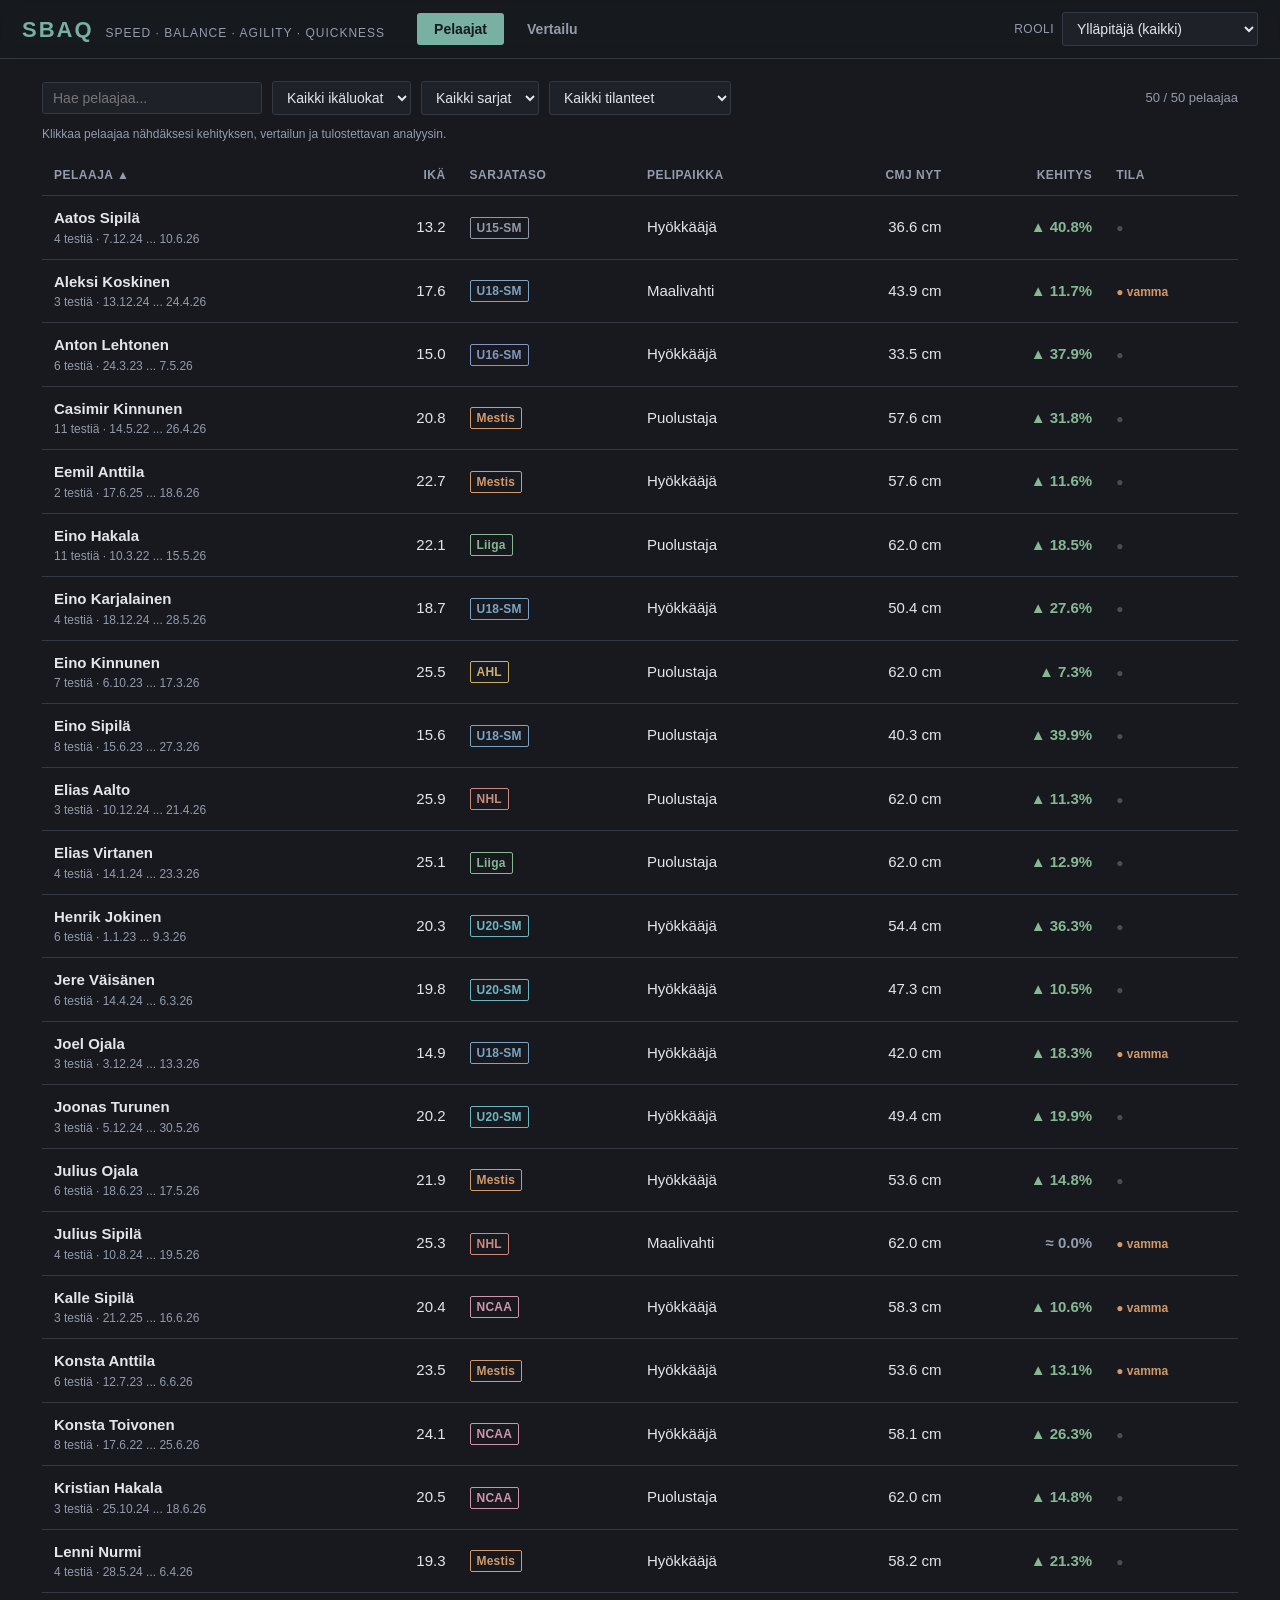
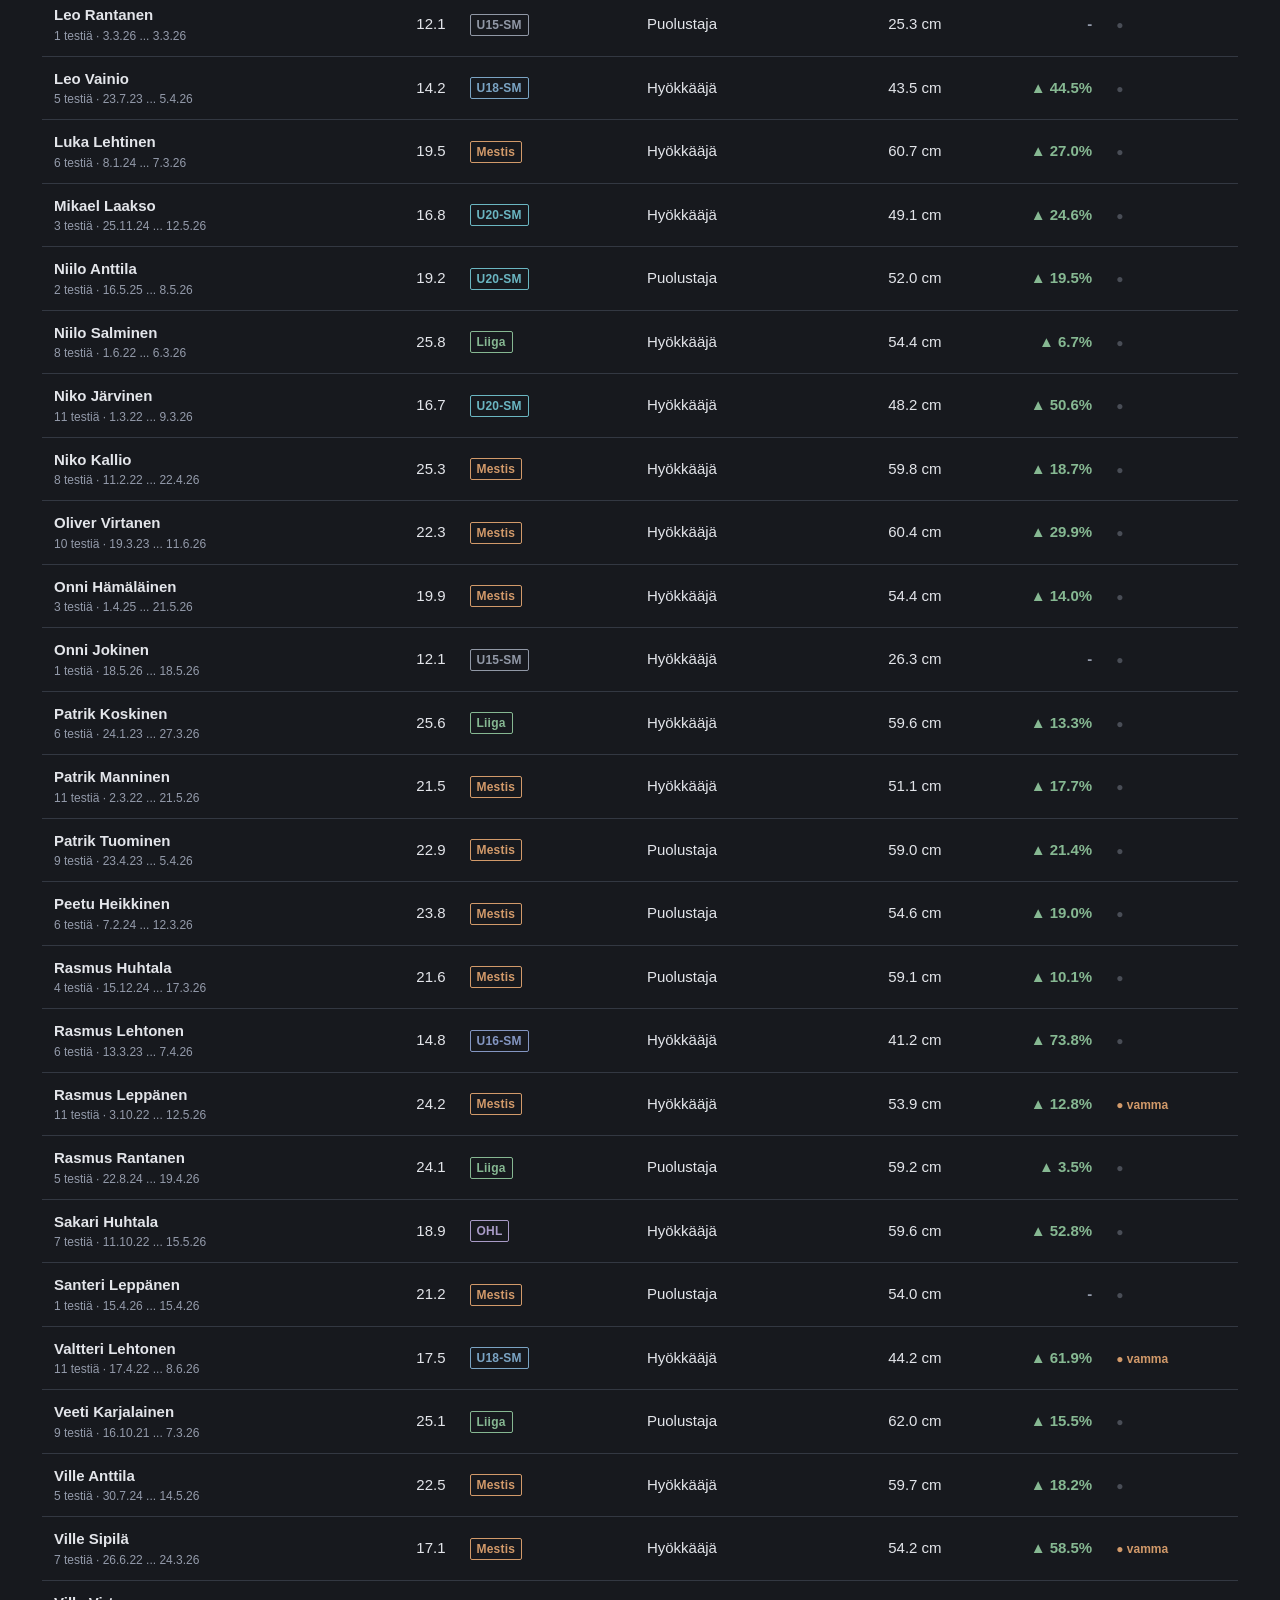
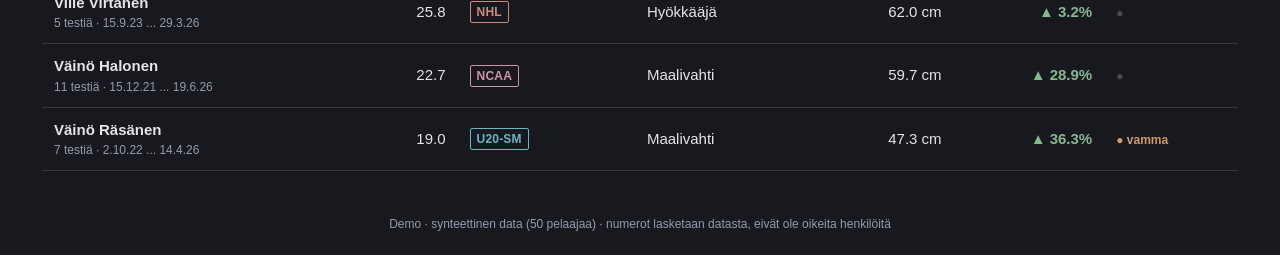
==== app/index.html @ d9d125d9 "Add public landing page, move dashboard under /app The service now has two surfaces: a public market" ====
<!doctype html>
<html lang="fi">
<head>
  <meta charset="utf-8" />
  <meta name="viewport" content="width=device-width, initial-scale=1" />
  <title>SBAQ Testialusta (demo)</title>
  <link rel="stylesheet" href="styles.css" />
</head>
<body>
  <header class="topbar">
    <div class="brand">
      <a class="logo" href="../" title="Etusivulle">SBAQ</a>
      <span class="tag">Speed · Balance · Agility · Quickness</span>
    </div>
    <nav class="tabs" id="tabs">
      <button data-view="roster" class="active">Pelaajat</button>
      <button data-view="compare">Vertailu</button>
    </nav>
    <div class="rolebox">
      <label>Rooli</label>
      <select id="roleSelect" title="Demo: vaihda roolia (ylläpitäjä näkee kaiken, pelaaja vain omansa)"></select>
    </div>
  </header>

  <main id="app"></main>

  <footer class="foot">
    Demo · synteettinen data (<span id="pcount"></span> pelaajaa) · numerot lasketaan datasta, eivät ole oikeita henkilöitä
  </footer>

  <script src="data.js"></script>
  <script src="main.js"></script>
</body>
</html>
---- app/styles.css ----
:root {
  --bg: #17191e;
  --panel: #1e2128;
  --panel-2: #262a32;
  --line: #333842;
  --ink: #e3e5ea;
  --muted: #949bab;
  --teal: #78b0a2;
  --green: #86b892;
  --yellow: #d3ac6b;
  --red: #cd8a7d;
  --orange: #d29a6a;
  --purple: #a99bc7;
  --blue: #8098c0;
}
* { box-sizing: border-box; }
html, body { margin: 0; }
body {
  background: radial-gradient(1100px 620px at 78% -18%, #23262d 0%, var(--bg) 62%);
  color: var(--ink);
  font: 15px/1.5 -apple-system, "SF Pro Text", "Segoe UI", Roboto, Helvetica, Arial, sans-serif;
  min-height: 100vh;
}

/* ---------- top bar ---------- */
.topbar {
  display: flex; align-items: center; gap: 16px 24px; flex-wrap: wrap;
  padding: 12px 22px; border-bottom: 1px solid var(--line);
  background: rgba(23,25,30,.8); backdrop-filter: blur(8px);
  position: sticky; top: 0; z-index: 20;
}
.brand { display: flex; align-items: baseline; gap: 12px; flex: 0 0 auto; }
.tag { white-space: nowrap; }
@media (max-width: 780px) { .tag { display: none; } }
.logo {
  font-weight: 700; letter-spacing: 2px; font-size: 22px;
  color: var(--teal);
}
.tag { color: var(--muted); font-size: 12px; letter-spacing: 1px; text-transform: uppercase; }
.tabs { display: flex; gap: 6px; margin-left: 8px; }
.tabs button {
  background: transparent; color: var(--muted); border: 1px solid transparent;
  padding: 7px 16px; border-radius: 9px; cursor: pointer; font-size: 14px; font-weight: 600;
}
.tabs button:hover { color: var(--ink); background: var(--panel); }
.tabs button.active { color: var(--bg); background: var(--teal); }
.rolebox { margin-left: auto; display: flex; align-items: center; gap: 8px; min-width: 0; }
.rolebox label { color: var(--muted); font-size: 12px; text-transform: uppercase; letter-spacing: .5px; }
.rolebox select { max-width: 210px; }
select, input[type="search"] {
  background: var(--panel); color: var(--ink); border: 1px solid var(--line);
  border-radius: 8px; padding: 7px 10px; font-size: 14px; outline: none;
}
select:focus, input:focus { border-color: var(--teal); }

main { padding: 22px; max-width: 1240px; margin: 0 auto; }
.foot { text-align: center; color: var(--muted); font-size: 12px; padding: 22px; }

/* ---------- roster ---------- */
.filters {
  display: flex; flex-wrap: wrap; gap: 10px; align-items: center;
  margin-bottom: 16px;
}
.filters input[type="search"] { min-width: 220px; }
.count-chip { color: var(--muted); font-size: 13px; margin-left: auto; }

table.roster { width: 100%; border-collapse: collapse; }
table.roster th, table.roster td { padding: 11px 12px; text-align: left; border-bottom: 1px solid var(--line); }
table.roster th { color: var(--muted); font-size: 12px; text-transform: uppercase; letter-spacing: .5px; cursor: pointer; user-select: none; white-space: nowrap; }
table.roster th.num, table.roster td.num { text-align: right; }
table.roster tbody tr { cursor: pointer; }
table.roster tbody tr:hover { background: var(--panel); }
.pname { font-weight: 700; }
.psub { color: var(--muted); font-size: 12px; }

.badge {
  display: inline-block; padding: 2px 9px; border-radius: 999px; font-size: 12px; font-weight: 700;
  border: 1px solid var(--line);
}
.lvl1 { color: #9fb2cf; border-color: #33465f; }
.lvl2 { color: var(--blue); border-color: #315a86; }
.lvl3 { color: var(--purple); border-color: #4a3d78; }
.lvl4 { color: var(--teal); border-color: #2b6a5f; }
.lvl5 { color: var(--yellow); border-color: #6b5a1e; background: rgba(255,217,74,.06); }

.trend-up { color: var(--green); font-weight: 700; }
.trend-down { color: var(--red); font-weight: 700; }
.trend-flat { color: var(--muted); font-weight: 700; }
.flag { color: var(--orange); font-size: 12px; font-weight: 700; }
.flag.none { color: var(--muted); opacity: .4; }

/* ---------- cards ---------- */
.grid { display: grid; gap: 16px; }
.card {
  background: var(--panel);
  border: 1px solid var(--line); border-radius: 14px; padding: 18px;
}
.card h3 { margin: 0 0 12px; font-size: 13px; letter-spacing: 1px; text-transform: uppercase; color: var(--teal); }
.card h3 .sub { color: var(--muted); text-transform: none; letter-spacing: 0; font-weight: 500; }

.back { background: transparent; border: none; color: var(--teal); cursor: pointer; font-size: 14px; padding: 0; margin-bottom: 14px; }
.back:hover { text-decoration: underline; }

/* player header */
.phead { display: flex; flex-wrap: wrap; align-items: center; gap: 18px 26px; }
.phead .big { font-size: 26px; font-weight: 800; }
.stat { display: flex; flex-direction: column; }
.stat .k { color: var(--muted); font-size: 11px; text-transform: uppercase; letter-spacing: .5px; }
.stat .v { font-size: 18px; font-weight: 700; }

.two { grid-template-columns: 1.7fr 1fr; }
@media (max-width: 900px) { .two { grid-template-columns: 1fr; } }

/* metric chips */
.mchips { display: flex; flex-wrap: wrap; gap: 6px; margin-bottom: 8px; }
.mchips button {
  background: var(--panel-2); color: var(--muted); border: 1px solid var(--line);
  border-radius: 8px; padding: 6px 11px; cursor: pointer; font-size: 13px; font-weight: 600;
}
.mchips button:hover { color: var(--ink); }
.mchips button.active { color: var(--bg); background: var(--green); border-color: var(--green); }

/* summary table */
table.sum { width: 100%; border-collapse: collapse; font-size: 14px; }
table.sum th, table.sum td { padding: 9px 10px; border-bottom: 1px solid var(--line); text-align: right; }
table.sum th:first-child, table.sum td:first-child { text-align: left; }
table.sum th { color: var(--muted); font-size: 11px; text-transform: uppercase; letter-spacing: .5px; }
.pct-cell { font-weight: 700; }
.mini-bar { height: 6px; border-radius: 4px; background: var(--panel-2); overflow: hidden; margin-top: 4px; }
.mini-bar > span { display: block; height: 100%; }

/* annotations timeline */
.timeline { position: relative; }
.tl-track { height: 3px; background: var(--line); border-radius: 3px; margin: 26px 8px 8px; position: relative; }
.tl-ev { position: absolute; top: -7px; transform: translateX(-50%); }
.tl-dot { width: 15px; height: 15px; border-radius: 50%; border: 3px solid var(--bg); }
.tl-span { position: absolute; height: 8px; top: -2.5px; border-radius: 5px; opacity: .6; }
.tl-legend { display: flex; flex-wrap: wrap; gap: 8px 16px; margin-top: 12px; }
.tl-item { display: flex; gap: 8px; font-size: 13px; }
.tl-item .dot { width: 11px; height: 11px; border-radius: 50%; margin-top: 4px; flex: none; }
.tl-item .ti-t { font-weight: 700; }
.tl-item .ti-d { color: var(--muted); font-size: 12px; }

.callout { border-left: 3px solid var(--teal); padding: 8px 14px; background: rgba(120,176,162,.06); border-radius: 6px; color: var(--muted); font-size: 13px; margin-top: 10px; }
.callout b { color: var(--ink); }

svg text { font-family: inherit; }
.empty { color: var(--muted); text-align: center; padding: 40px; }

.kv-row { display: flex; justify-content: space-between; padding: 7px 0; border-bottom: 1px solid var(--line); font-size: 14px; }
.kv-row .k { color: var(--muted); }
.kv-row .v { font-weight: 700; }
.good { color: var(--green); }
.warn { color: var(--orange); }
.bad { color: var(--red); }

/* ---------- buttons ---------- */
.btn-primary {
  background: var(--teal); color: #06221c; border: none; border-radius: 9px;
  padding: 9px 16px; font-weight: 700; font-size: 14px; cursor: pointer;
}
.btn-primary:hover { filter: brightness(1.08); }
.btn-ghost {
  background: transparent; color: var(--muted); border: 1px solid var(--line);
  border-radius: 9px; padding: 9px 16px; font-weight: 600; font-size: 14px; cursor: pointer;
}
.btn-ghost:hover { color: var(--ink); }

/* ---------- sessions table ---------- */
table.sessions { width: 100%; border-collapse: collapse; font-size: 14px; }
table.sessions th, table.sessions td { padding: 9px 10px; border-bottom: 1px solid var(--line); text-align: left; }
table.sessions th.num, table.sessions td.num { text-align: right; }
table.sessions th { color: var(--muted); font-size: 11px; text-transform: uppercase; letter-spacing: .5px; }
tr.srow { cursor: pointer; }
tr.srow:hover { background: var(--panel); }
td.expand { color: var(--teal); font-weight: 600; white-space: nowrap; }
tr.sdetail > td { background: #0b1424; padding: 0; }
.meas-grid { display: grid; grid-template-columns: repeat(auto-fit, minmax(230px, 1fr)); gap: 2px 20px; padding: 14px 12px; }
.meas { display: flex; justify-content: space-between; gap: 12px; padding: 6px 0; border-bottom: 1px solid var(--line); }
.meas .mk { color: var(--muted); font-size: 13px; }
.meas .mv { font-weight: 700; font-size: 13px; white-space: nowrap; }

/* ---------- modal / add-form ---------- */
.modal-backdrop {
  position: fixed; inset: 0; background: rgba(4,8,16,.72); backdrop-filter: blur(4px);
  display: flex; align-items: flex-start; justify-content: center; padding: 40px 16px; z-index: 100; overflow: auto;
}
.modal {
  background: var(--panel);
  border: 1px solid var(--line); border-radius: 16px; padding: 24px; width: 100%; max-width: 880px;
  box-shadow: 0 30px 80px rgba(0,0,0,.5);
}
.modal h2 { margin: 0 0 4px; font-size: 20px; }
.form-grid { display: grid; grid-template-columns: repeat(auto-fit, minmax(240px, 1fr)); gap: 18px; margin: 16px 0; }
.fgroup { background: var(--panel-2); border: 1px solid var(--line); border-radius: 12px; padding: 14px; }
.fgroup h4 { margin: 0 0 10px; font-size: 12px; text-transform: uppercase; letter-spacing: .5px; color: var(--teal); }
.fld { display: flex; flex-direction: column; gap: 4px; margin-bottom: 9px; }
.fld > span { font-size: 12px; color: var(--muted); }
.fld em { color: var(--muted); font-style: normal; opacity: .7; }
.fld input, .fld select { background: var(--bg); color: var(--ink); border: 1px solid var(--line); border-radius: 7px; padding: 7px 9px; font-size: 14px; }
.fld input:focus, .fld select:focus { border-color: var(--teal); outline: none; }
.fld input[readonly] { color: var(--teal); font-weight: 700; }
.modal-actions { display: flex; justify-content: flex-end; gap: 10px; margin-top: 8px; }

/* ---------- compare controls ---------- */
.cmp-controls { display: grid; grid-template-columns: repeat(auto-fit, minmax(220px, 1fr)); gap: 16px; margin-bottom: 12px; }
.cmp-controls .fld > span { font-size: 12px; color: var(--muted); }
.cmp-controls .fld > span b { color: var(--teal); }
.cmp-controls select { background: var(--bg); color: var(--ink); border: 1px solid var(--line); border-radius: 7px; padding: 8px 10px; font-size: 14px; }
.cmp-controls input[type="range"] { width: 100%; accent-color: var(--teal); margin-top: 8px; }
.cmp-stats { display: grid; grid-template-columns: repeat(auto-fit, minmax(160px, 1fr)); gap: 18px; }
.cmp-stats .stat .v { font-size: 22px; }
.cmp-stats .stat .psub { margin-top: 2px; }

.lg-legend { display: flex; flex-wrap: wrap; gap: 6px 14px; margin-top: 10px; font-size: 12px; color: var(--muted); }
.lg-item { display: inline-flex; align-items: center; gap: 6px; }
.lg-swatch { width: 11px; height: 11px; border-radius: 3px; display: inline-block; }
.lg-line { width: 16px; height: 3px; border-radius: 2px; display: inline-block; }
.lg-line.dashed { height: 0; border-top: 2px dashed #9aa7b8; }

.rep-link { color: var(--teal); font-weight: 600; cursor: pointer; }
.rep-link:hover { text-decoration: underline; }
td.expand { cursor: pointer; }

/* ---------- printable analysis report (light "paper") ---------- */
.report-actions { display: flex; gap: 10px; justify-content: flex-end; margin-bottom: 14px; }
.report-doc {
  background: #faf8f4; color: #383d45; border-radius: 12px; padding: 34px 40px;
  max-width: 860px; margin: 0 auto; box-shadow: 0 20px 60px rgba(0,0,0,.35);
  font-size: 14px; line-height: 1.55;
}
.report-doc section { margin-top: 22px; }
.report-doc h4 {
  margin: 0 0 12px; font-size: 12px; letter-spacing: 1px; text-transform: uppercase;
  color: #5a7d72; border-bottom: 1px solid #e7e0d5; padding-bottom: 6px;
}
.rp-head { display: flex; justify-content: space-between; align-items: flex-start; gap: 20px; border-bottom: 2px solid #b7cbc2; padding-bottom: 14px; flex-wrap: wrap; }
.rp-title { font-size: 26px; font-weight: 800; color: #2b3038; }
.rp-kicker { font-size: 12px; letter-spacing: 3px; text-transform: uppercase; color: #7a8c84; font-weight: 700; margin-top: 2px; }
.rp-meta { text-align: right; color: #6a7280; font-size: 13px; }

.rp-tldr { display: grid; grid-template-columns: repeat(auto-fit, minmax(140px, 1fr)); gap: 12px; }
.rp-cardlet { background: #f1eee7; border: 1px solid #e7e0d5; border-radius: 10px; padding: 12px 14px; }
.rp-cardlet .k { font-size: 11px; text-transform: uppercase; letter-spacing: .4px; color: #8a8479; }
.rp-cardlet .v { font-size: 20px; font-weight: 800; color: #2b3038; margin-top: 2px; }
.rp-cardlet .s { font-size: 12px; color: #6a7280; }
.rp-verdict { margin-top: 12px; padding: 10px 14px; border-left: 3px solid #7fa295; background: #f0f2ee; border-radius: 6px; color: #414850; }

.rp-chart { background: #f6f3ee; border: 1px solid #ece6db; border-radius: 10px; padding: 10px 12px; }
.rp-legend { display: flex; flex-wrap: wrap; gap: 5px 14px; margin-top: 8px; font-size: 12px; color: #6a7280; }
.rp-legend .lg-item { display: inline-flex; align-items: center; gap: 6px; }

.rp-cols { display: grid; grid-template-columns: 1fr 1fr; gap: 20px; }
@media (max-width: 640px) { .rp-cols { grid-template-columns: 1fr; } }
.rp-col h5 { margin: 0 0 8px; font-size: 13px; }
.rp-col.good h5 { color: #4f8a63; }
.rp-col.dev h5 { color: #b06a5d; }

.rp-table { width: 100%; border-collapse: collapse; font-size: 13px; }
.rp-table th, .rp-table td { padding: 7px 8px; border-bottom: 1px solid #ece6db; text-align: right; }
.rp-table th:first-child, .rp-table td:first-child { text-align: left; }
.rp-table th { color: #8a8479; font-size: 11px; text-transform: uppercase; letter-spacing: .4px; }
.rp-mut { color: #a49c90; }
.rp-up { color: #4f8a63; font-weight: 700; }
.rp-down { color: #b06a5d; font-weight: 700; }
.rp-list, .rp-ratios { margin: 0; padding-left: 20px; }
.rp-list li, .rp-ratios li { margin: 5px 0; }
.rp-foot { margin-top: 26px; padding-top: 12px; border-top: 1px solid #e7e0d5; color: #8a8479; font-size: 12px; }

@media print {
  .topbar, .foot, .no-print { display: none !important; }
  body { background: #fff !important; }
  main { padding: 0; max-width: none; }
  .report-doc { box-shadow: none; max-width: none; padding: 0; }
  section, .rp-head { break-inside: avoid; }
}

/* =====================================================================
   Refinements: flatter surfaces, squared corners, monospace data,
   and styles for skip toggles / annotation form / row actions.
   ===================================================================== */
.card, .modal, .report-doc,
.rp-cardlet, .fgroup, .rp-chart, .rp-verdict { border-radius: 4px; }
.btn-primary, .btn-ghost, .tabs button, .mchips button,
select, input[type="search"], .fld input, .fld select, .fld textarea { border-radius: 3px; }
.badge { border-radius: 2px; padding: 1px 6px; font-weight: 600; letter-spacing: .2px; }

/* tabular / monospace numerals give a measured-instrument feel */
.stat .v, .cmp-stats .v, .rp-cardlet .v, .roster td.num,
table.sum td, table.sessions td.num, .rp-table td, .kv-row .v { font-variant-numeric: tabular-nums; }
.stat .v, .cmp-stats .v, .rp-cardlet .v {
  font-family: ui-monospace, "SF Mono", SFMono-Regular, Menlo, monospace; letter-spacing: -0.3px;
}

/* card header with an action button on the right */
.card-head { display: flex; align-items: baseline; justify-content: space-between; gap: 12px; margin-bottom: 8px; }
.card-head h3 { margin: 0; }
.btn-mini { background: transparent; border: 1px solid var(--line); color: var(--teal);
  border-radius: 3px; padding: 5px 11px; font-size: 13px; font-weight: 600; cursor: pointer; white-space: nowrap; }
.btn-mini:hover { border-color: var(--teal); }

/* inline row actions in tables */
.row-act { color: var(--teal); cursor: pointer; font-weight: 600; }
.row-act:hover { text-decoration: underline; }
.row-act.del { color: var(--red); margin-left: 8px; font-weight: 500; font-size: 12px; }
td.act { white-space: nowrap; }
.tag-added { font-size: 10px; text-transform: uppercase; letter-spacing: .5px; color: var(--muted);
  border: 1px solid var(--line); border-radius: 2px; padding: 0 4px; margin-left: 4px; }
.meas-skip { color: var(--orange); font-style: italic; }

/* test form: per-test skip toggle */
.fg-head { display: flex; align-items: center; justify-content: space-between; gap: 8px; margin-bottom: 8px; }
.fg-head h4 { margin: 0; }
.skipbox { display: inline-flex; align-items: center; gap: 5px; font-size: 12px; color: var(--muted);
  text-transform: none; letter-spacing: 0; cursor: pointer; font-weight: 500; }
.skipbox input { accent-color: var(--orange); }
.skip-reason { display: flex; align-items: center; gap: 8px; margin-bottom: 8px; }
.skip-reason > span { font-size: 12px; color: var(--muted); }
.skip-reason select { flex: 1; }

/* annotation form */
.modal-narrow { max-width: 480px; }
.form-col { display: flex; flex-direction: column; gap: 4px; }
.form-col .two-col { display: grid; grid-template-columns: 1fr 1fr; gap: 12px; }
.fld textarea { background: var(--bg); color: var(--ink); border: 1px solid var(--line);
  border-radius: 3px; padding: 7px 9px; font-size: 14px; font-family: inherit; resize: vertical; }
.fld textarea:focus { border-color: var(--teal); outline: none; }
.skip-reason[hidden] { display: none; }

/* link back to the landing page from the app logo */
a.logo { text-decoration: none; }
a.logo:hover { color: #8bc0b2; }
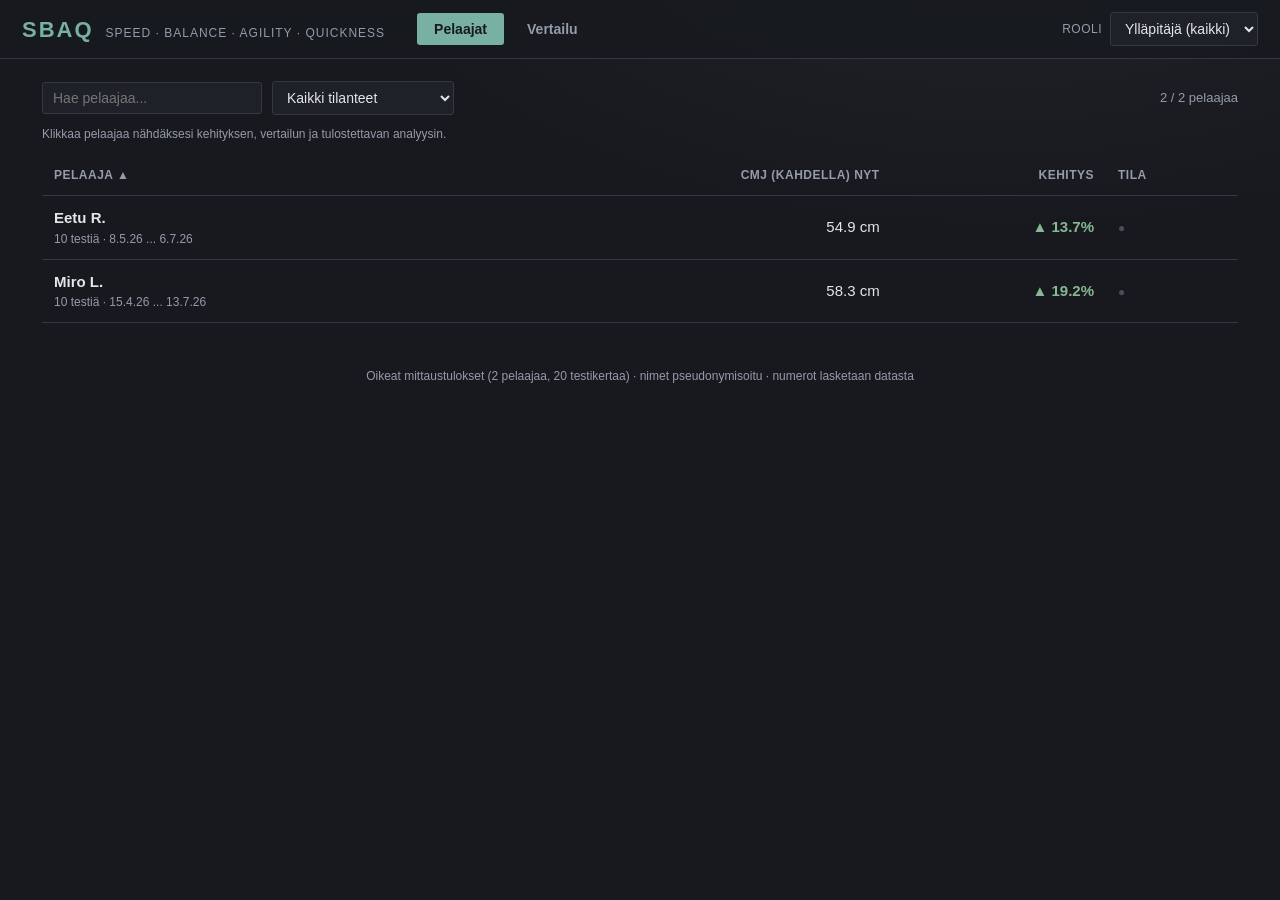
==== commit bac1d69b: "Replace synthetic demo data with the real measurement set The dashboard now runs real test results f" ====
--- a/app/index.html
+++ b/app/index.html
@@ -3,7 +3,7 @@
 <head>
   <meta charset="utf-8" />
   <meta name="viewport" content="width=device-width, initial-scale=1" />
-  <title>SBAQ Testialusta (demo)</title>
+  <title>SBAQ Testialusta</title>
   <link rel="stylesheet" href="styles.css" />
 </head>
 <body>
@@ -25,7 +25,7 @@
   <main id="app"></main>
 
   <footer class="foot">
-    Demo · synteettinen data (<span id="pcount"></span> pelaajaa) · numerot lasketaan datasta, eivät ole oikeita henkilöitä
+    <span id="dataNote"></span>
   </footer>
 
   <script src="data.js"></script>
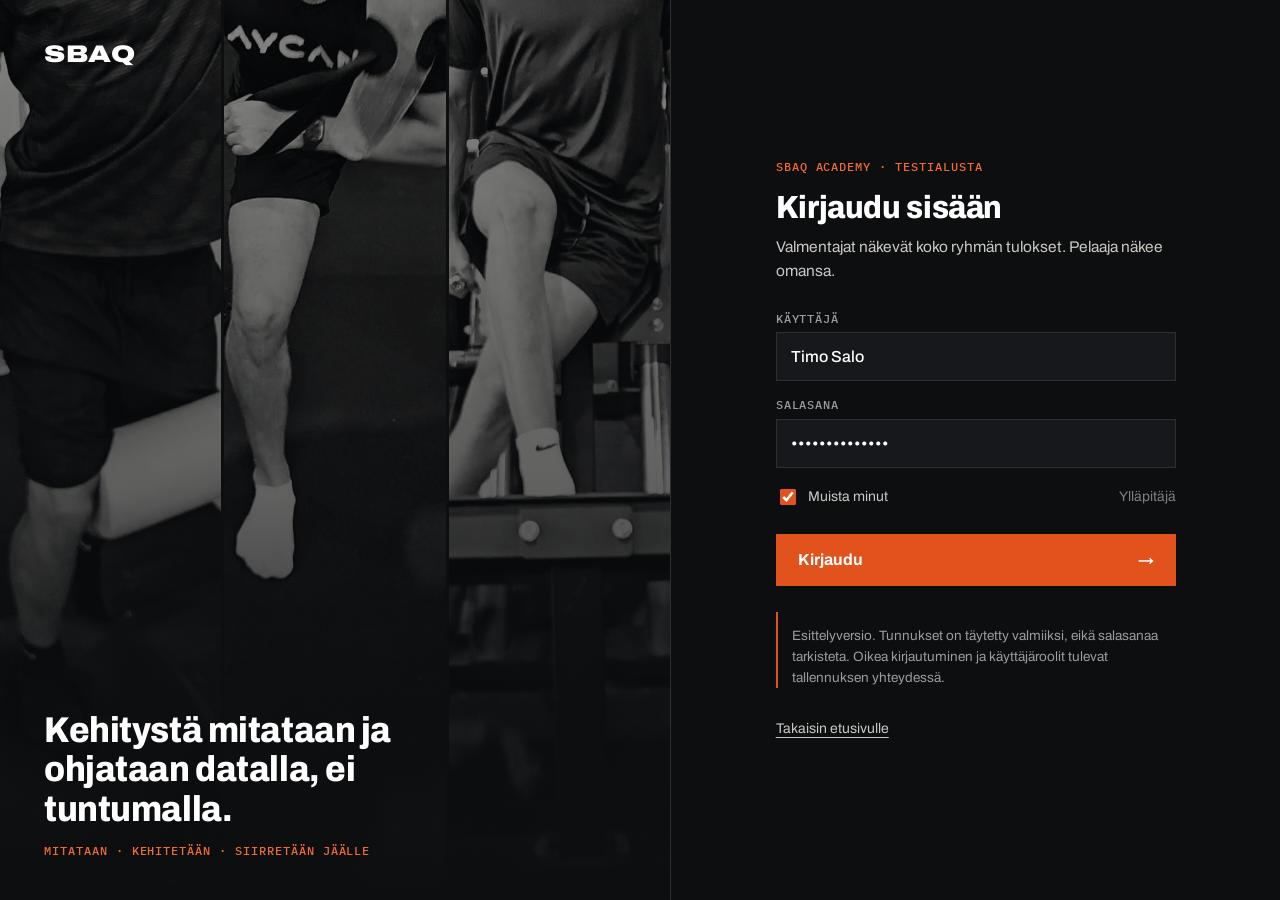
==== commit df97dfc8: "Redesign landing page, add demo login and SBAQ Academy content - New landing page: photo-led dark he" ====
--- a/app/index.html
+++ b/app/index.html
@@ -4,7 +4,19 @@
   <meta charset="utf-8" />
   <meta name="viewport" content="width=device-width, initial-scale=1" />
   <title>SBAQ Testialusta</title>
-  <link rel="stylesheet" href="styles.css" />
+  <script>
+    /* Esittelykirjautuminen: ilman avattua istuntoa ohjataan kirjautumissivulle. */
+    (function () {
+      var user = null;
+      try { user = sessionStorage.getItem("sbaq_demo_user"); } catch (e) {}
+      if (!user && !/[?&]kirjautunut=1/.test(location.search)) location.replace("kirjaudu.html" + location.hash);
+      window.SBAQ_USER = user || "Timo Salo";
+    })();
+  </script>
+  <link rel="preconnect" href="https://fonts.googleapis.com" />
+  <link rel="preconnect" href="https://fonts.gstatic.com" crossorigin />
+  <link href="https://fonts.googleapis.com/css2?family=Archivo:wdth,wght@62..125,400..900&family=IBM+Plex+Mono:wght@400;500&display=swap" rel="stylesheet" />
+  <link rel="stylesheet" href="styles.css?v=20260917b" />
 </head>
 <body>
   <header class="topbar">
@@ -16,6 +28,10 @@
       <button data-view="roster" class="active">Pelaajat</button>
       <button data-view="compare">Vertailu</button>
     </nav>
+    <div class="userbox">
+      <span class="uname" id="userName"></span>
+      <a href="kirjaudu.html" id="logout">Kirjaudu ulos</a>
+    </div>
     <div class="rolebox">
       <label>Rooli</label>
       <select id="roleSelect" title="Demo: vaihda roolia (ylläpitäjä näkee kaiken, pelaaja vain omansa)"></select>
@@ -28,7 +44,13 @@
     <span id="dataNote"></span>
   </footer>
 
+  <script>
+    document.getElementById("userName").textContent = window.SBAQ_USER;
+    document.getElementById("logout").addEventListener("click", function () {
+      try { sessionStorage.removeItem("sbaq_demo_user"); } catch (e) {}
+    });
+  </script>
   <script src="data.js"></script>
-  <script src="main.js"></script>
+  <script src="main.js?v=20260917"></script>
 </body>
 </html>
--- a/app/styles.css
+++ b/app/styles.css
@@ -330,3 +330,50 @@
 /* link back to the landing page from the app logo */
 a.logo { text-decoration: none; }
 a.logo:hover { color: #8bc0b2; }
+
+/* =====================================================================
+   Yhtenäistys julkisen sivun kanssa (site.css): samat kirjasimet, sama
+   sanamerkki ja sama tumma pohja. Datan värit pysyvät ennallaan.
+   ===================================================================== */
+:root {
+  --bg: #0d0e10;
+  --panel: #17181b;
+  --panel-2: #1f2125;
+  --line: #2f3237;
+  --tape: #e2521d;
+}
+body {
+  background: var(--bg);
+  font-family: "Archivo", -apple-system, "Segoe UI", Helvetica, Arial, sans-serif;
+}
+.topbar { background: var(--bg); backdrop-filter: none; border-bottom: 2px solid #f1efe9; }
+.logo, a.logo {
+  font-family: "Archivo", sans-serif; font-weight: 900; font-stretch: 125%;
+  font-size: 24px; letter-spacing: .02em; color: #f1efe9;
+}
+a.logo:hover { color: var(--tape); }
+.tag, .rolebox label, table.roster th, .stat .k {
+  font-family: "IBM Plex Mono", ui-monospace, Menlo, monospace; font-weight: 500;
+}
+.tabs button { border-radius: 0; text-transform: uppercase; letter-spacing: .06em; font-size: 13px; font-weight: 700; }
+.tabs button.active { background: #f1efe9; color: var(--bg); }
+.card, .modal { border-radius: 0; }
+.card h3 {
+  font-family: "Archivo", sans-serif; font-stretch: 75%; font-weight: 800;
+  font-size: 17px; letter-spacing: .02em; color: #f1efe9;
+}
+.card h3 .sub { font-stretch: 100%; font-size: 13px; }
+.phead .big { font-stretch: 75%; font-weight: 800; font-size: 34px; text-transform: uppercase; letter-spacing: 0; }
+.stat .v, .cmp-stats .v, .rp-cardlet .v, .roster td.num {
+  font-family: "IBM Plex Mono", ui-monospace, Menlo, monospace;
+}
+.btn-primary, .btn-ghost, .btn-mini, .mchips button, select, input[type="search"] { border-radius: 0; }
+
+/* kirjautunut käyttäjä yläpalkissa */
+.rolebox { margin-left: 0; }
+.userbox { margin-left: auto; display: flex; align-items: baseline; gap: 12px; white-space: nowrap; }
+.userbox .uname { font-weight: 700; font-size: 14px; }
+.userbox .uname::before { content: ""; display: inline-block; width: 8px; height: 8px; background: var(--tape); margin-right: 8px; }
+.userbox a { font-family: "IBM Plex Mono", ui-monospace, Menlo, monospace; font-size: 12px; color: var(--muted); text-underline-offset: 3px; }
+.userbox a:hover { color: var(--ink); }
+@media (max-width: 780px) { .userbox .uname { display: none; } }
